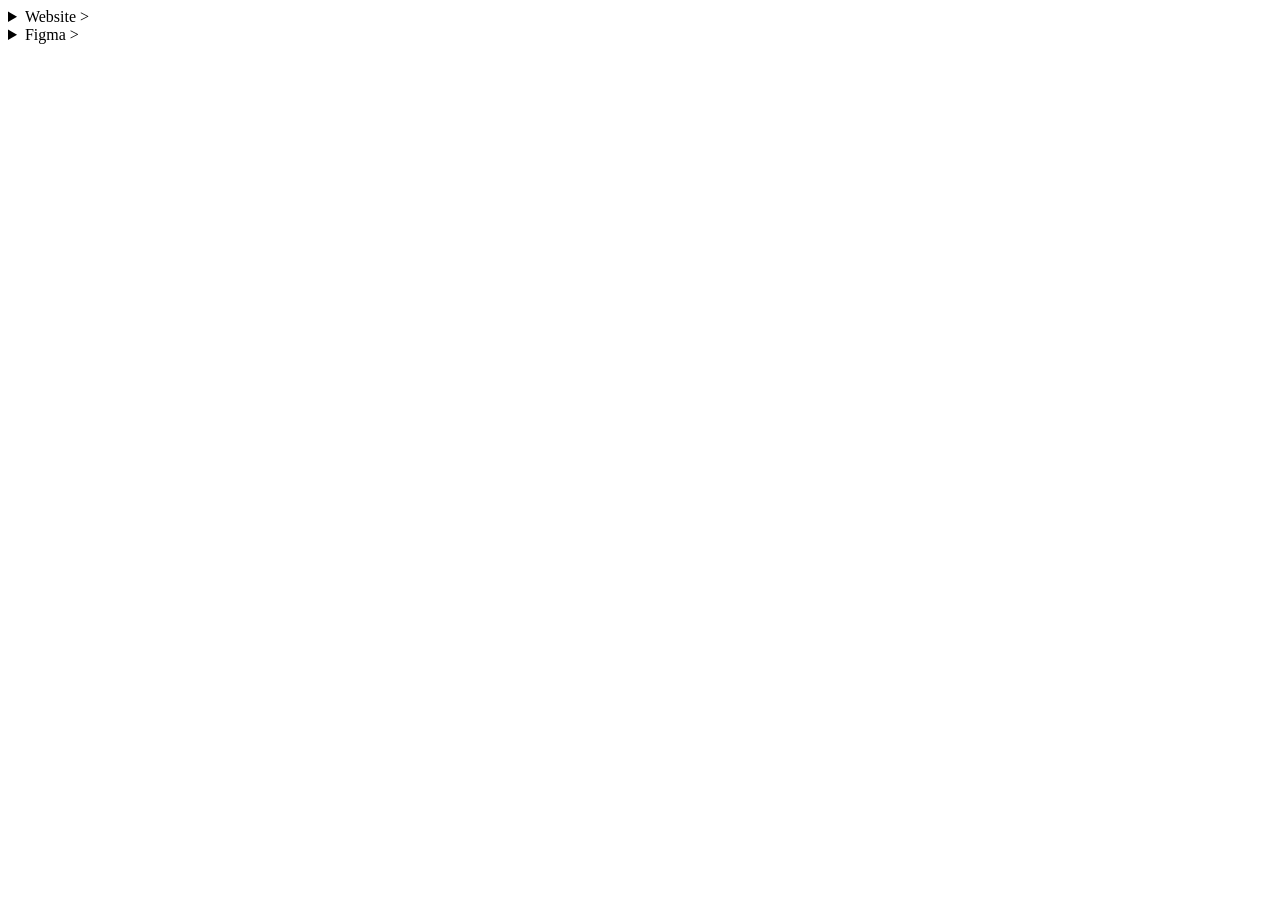
==== index.html @ dde7a46d "Update index.html Updated github url" ====
<!DOCTYPE html>
<html lang="en">

<head>
  <meta charset="UTF-8">
  <meta name="viewport" content="width=device-width, initial-scale=1.0">
  <title>Portfolio Links</title>
  <link rel="stylesheet" href="styles.css">
</head>

<body>

  <div class="container">

    <!-- Website Dropdown -->
    <details class="dropdown">
      <summary>
        <span>Website</span>
        <span class="arrow">></span>
      </summary>

      <div class="dropdown-content">
        <!-- <a href="https://google.com" target="_blank">Portfolio Website</a> -->
        <a href="https://teddymartins.github.io/Stress-Less/" target="_blank">Stress-Less</a>
        <a href="https://github.com/TeddyMartins" target="_blank">GitHub</a>
        <!-- <a href="https://linkedin.com" target="_blank">LinkedIn</a> -->
      </div>
    </details>

    <!-- Figma Dropdown -->
    <details class="dropdown">
      <summary>
        <span>Figma</span>
        <span class="arrow">></span>
      </summary>

      <!-- <div class="dropdown-content">
        <a
          href="https://www.figma.com/design/tKOO2TJh8nDJFchAICBuxO/W2D9?node-id=0-1&t=Ffo8T2M3y7QLvGzN-1">Wireframe</a>
        <a
          href="https://www.figma.com/design/KIwtm28Q2ZvNXwKmXhsaLS/Team-52---Wireframes--Copy-?m=auto&t=tbq0WlHyM6s2VYtb-1">Prototype</a>
        <a
          href="https://www.figma.com/design/qGWSlTaXTmAdpBtK8gdPQg/W8-Starter-File--Copy-?node-id=0-1&t=gBZuAKVTyOfH0LMG-1">Design
          System</a>
      </div> -->

      <div class="dropdown-content">
        <a href="https://www.figma.com/design/tKOO2TJh8nDJFchAICBuxO/W2D9?node-id=0-1&t=Ffo8T2M3y7QLvGzN-1" target="_blank">Project
          1</a>
        <a
          href="https://www.figma.com/design/KIwtm28Q2ZvNXwKmXhsaLS/Team-52---Wireframes--Copy-?m=auto&t=tbq0WlHyM6s2VYtb-1" target="_blank">Project
          2</a>
        <a
          href="https://www.figma.com/design/qGWSlTaXTmAdpBtK8gdPQg/W8-Starter-File--Copy-?node-id=0-1&t=gBZuAKVTyOfH0LMG-1" target="_blank">Project
          3</a>
      </div>
    </details>

  </div>

</body>

</html>
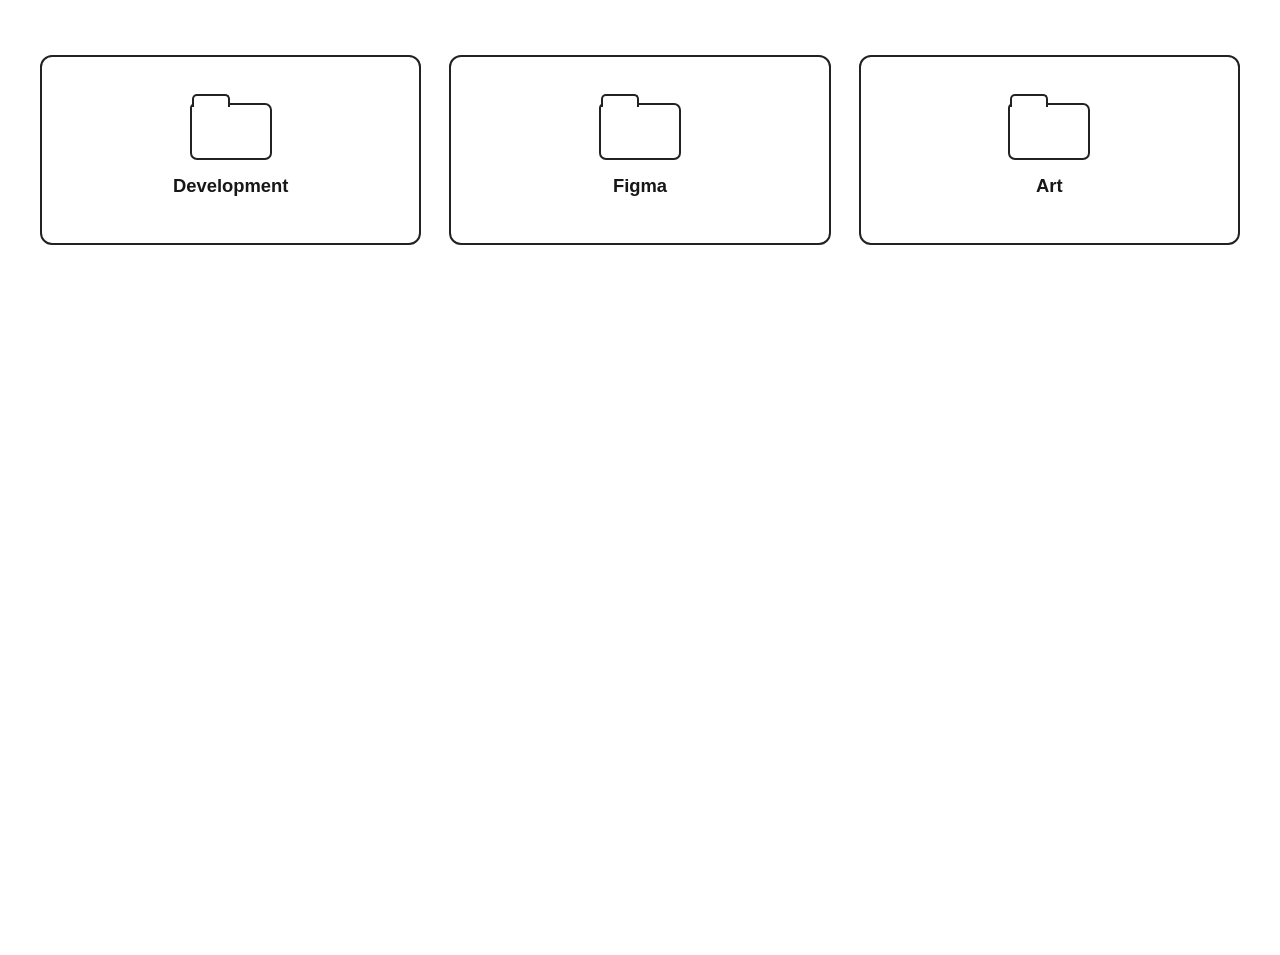
==== commit 4b7b6cc1: "Add files via upload" ====
--- a/index.html
+++ b/index.html
@@ -9,55 +9,57 @@
 </head>
 
 <body>
+  <main class="container">
+    <section class="folder-grid" aria-label="Portfolio folders">
+      <!-- Folder 1: Development links -->
+      <details class="folder">
+        <summary class="folder-cover"><span class="folder-icon" aria-hidden="true"></span><span
+            class="folder-name">Development</span></summary>
+        <div class="folder-inside">
+          <a class="project-card" href="https://github.com/TeddyMartins" target="_blank" rel="noopener noreferrer"><span
+              class="project-preview preview-github"></span><span class="project-name">GitHub Profile</span></a>
+          <a class="project-card" href="https://teddymartins.github.io/Stress-Less/" target="_blank"
+            rel="noopener noreferrer"><span class="project-preview preview-web"></span><span
+              class="project-name">Stress-Less App</span></a>
+        </div>
+      </details>
 
-  <div class="container">
+      <!-- Folder 2: Figma projects -->
+      <details class="folder">
+        <summary class="folder-cover"><span class="folder-icon" aria-hidden="true"></span><span
+            class="folder-name">Figma</span></summary>
+        <div class="folder-inside">
+          <a class="project-card"
+            href="https://www.figma.com/design/tKOO2TJh8nDJFchAICBuxO/W2D9?node-id=0-1&t=Ffo8T2M3y7QLvGzN-1"
+            target="_blank" rel="noopener noreferrer"><span class="project-preview"></span><span
+              class="project-name">Project 1</span></a>
+          <a class="project-card"
+            href="https://www.figma.com/design/KIwtm28Q2ZvNXwKmXhsaLS/Team-52---Wireframes--Copy-?m=auto&t=tbq0WlHyM6s2VYtb-1"
+            target="_blank" rel="noopener noreferrer"><span class="project-preview"></span><span
+              class="project-name">Project 2</span></a>
+          <a class="project-card"
+            href="https://www.figma.com/design/qGWSlTaXTmAdpBtK8gdPQg/W8-Starter-File--Copy-?node-id=0-1&t=gBZuAKVTyOfH0LMG-1"
+            target="_blank" rel="noopener noreferrer"><span class="project-preview"></span><span
+              class="project-name">Project 3</span></a>
+        </div>
+      </details>
 
-    <!-- Website Dropdown -->
-    <details class="dropdown">
-      <summary>
-        <span>Website</span>
-        <span class="arrow">></span>
-      </summary>
-
-      <div class="dropdown-content">
-        <!-- <a href="https://google.com" target="_blank">Portfolio Website</a> -->
-        <a href="https://teddymartins.github.io/Stress-Less/" target="_blank">Stress-Less</a>
-        <a href="https://github.com/TeddyMartins" target="_blank">GitHub</a>
-        <!-- <a href="https://linkedin.com" target="_blank">LinkedIn</a> -->
-      </div>
-    </details>
-
-    <!-- Figma Dropdown -->
-    <details class="dropdown">
-      <summary>
-        <span>Figma</span>
-        <span class="arrow">></span>
-      </summary>
-
-      <!-- <div class="dropdown-content">
-        <a
-          href="https://www.figma.com/design/tKOO2TJh8nDJFchAICBuxO/W2D9?node-id=0-1&t=Ffo8T2M3y7QLvGzN-1">Wireframe</a>
-        <a
-          href="https://www.figma.com/design/KIwtm28Q2ZvNXwKmXhsaLS/Team-52---Wireframes--Copy-?m=auto&t=tbq0WlHyM6s2VYtb-1">Prototype</a>
-        <a
-          href="https://www.figma.com/design/qGWSlTaXTmAdpBtK8gdPQg/W8-Starter-File--Copy-?node-id=0-1&t=gBZuAKVTyOfH0LMG-1">Design
-          System</a>
-      </div> -->
-
-      <div class="dropdown-content">
-        <a href="https://www.figma.com/design/tKOO2TJh8nDJFchAICBuxO/W2D9?node-id=0-1&t=Ffo8T2M3y7QLvGzN-1" target="_blank">Project
-          1</a>
-        <a
-          href="https://www.figma.com/design/KIwtm28Q2ZvNXwKmXhsaLS/Team-52---Wireframes--Copy-?m=auto&t=tbq0WlHyM6s2VYtb-1" target="_blank">Project
-          2</a>
-        <a
-          href="https://www.figma.com/design/qGWSlTaXTmAdpBtK8gdPQg/W8-Starter-File--Copy-?node-id=0-1&t=gBZuAKVTyOfH0LMG-1" target="_blank">Project
-          3</a>
-      </div>
-    </details>
-
-  </div>
-
+      <!-- Folder 3: Art links -->
+      <details class="folder">
+        <summary class="folder-cover"><span class="folder-icon" aria-hidden="true"></span><span
+            class="folder-name">Art</span></summary>
+        <div class="folder-inside">
+          <!-- <a class="project-card" href="https://teddymartins.github.io/Stress-Less/" target="_blank"
+            rel="noopener noreferrer"><span class="project-preview preview-web"></span><span
+              class="project-name">Stress-Less</span></a>
+          <a class="project-card" href="https://github.com/TeddyMartins" target="_blank" rel="noopener noreferrer"><span
+              class="project-preview preview-github"></span><span class="project-name">GitHub</span></a> -->
+          <a class="project-card" href="art.html" target="_self" rel="noopener noreferrer"><span
+              class="project-preview preview-github"></span><span class="project-name">Art</span></a>
+        </div>
+      </details>
+    </section>
+  </main>
 </body>
 
-</html>
+</html>
--- a/styles.css
+++ b/styles.css
@@ -0,0 +1,189 @@
+* {
+  margin: 0;
+  padding: 0;
+  box-sizing: border-box;
+}
+
+body {
+  min-height: 100vh;
+  background: #fff;
+  color: #171717;
+  font-family: Arial, sans-serif;
+  /* margin: 0; */
+  /* padding: 8px; */
+  background: #fff;
+}
+
+.container {
+  width: min(94%, 1200px);
+  margin: 55px auto;
+}
+
+/* Three folder covers, arranged like the first reference image. */
+.folder-grid {
+  display: grid;
+  grid-template-columns: repeat(3, minmax(0, 1fr));
+  gap: 28px;
+  align-items: start;
+}
+
+.folder {
+  min-width: 0;
+}
+
+.folder>summary {
+  list-style: none;
+}
+
+.folder>summary::-webkit-details-marker {
+  display: none;
+}
+
+.folder-cover {
+  min-height: 190px;
+  display: flex;
+  flex-direction: column;
+  align-items: center;
+  justify-content: center;
+  gap: 15px;
+  cursor: pointer;
+  border: 2px solid #222;
+  border-radius: 12px;
+  background: #fff;
+  transition: background .18s ease, transform .18s ease;
+}
+
+.folder-cover:hover {
+  background: #f7f7f7;
+  transform: translateY(-3px);
+}
+
+.folder-name {
+  font-size: 1.15rem;
+  font-weight: 600;
+}
+
+.folder-icon {
+  position: relative;
+  display: block;
+  width: 82px;
+  height: 57px;
+  border: 2px solid #222;
+  border-radius: 5px 7px 7px 7px;
+  background: #fff;
+}
+
+.folder-icon::before {
+  content: "";
+  position: absolute;
+  left: 0;
+  top: -11px;
+  width: 34px;
+  height: 11px;
+  border: 2px solid #222;
+  border-bottom: 0;
+  border-radius: 5px 5px 0 0;
+  background: #fff;
+}
+
+.folder[open] .folder-cover {
+  border-color: #777;
+}
+
+/* Items inside an opened folder follow the four-across reference layout. */
+.folder-inside {
+  display: grid;
+  grid-template-columns: repeat(4, minmax(0, 1fr));
+  gap: 18px;
+  padding: 24px 4px 10px;
+}
+
+.project-card {
+  min-width: 0;
+  display: flex;
+  flex-direction: column;
+  align-items: center;
+  gap: 10px;
+  color: inherit;
+  text-decoration: none;
+}
+
+.project-preview {
+  display: block;
+  width: 100%;
+  aspect-ratio: 1.08 / 1;
+  border: 2px solid #222;
+  border-radius: 9px;
+  background: #fff;
+  transition: background .18s ease, transform .18s ease;
+}
+
+.project-card:hover .project-preview {
+  background: #f4f4f4;
+  transform: translateY(-3px);
+}
+
+.preview-web {
+  background: linear-gradient(#fff 0 72%, #f1f1f1 72%);
+}
+
+.preview-github {
+  background: radial-gradient(circle at center, #fff 0 24%, #f3f3f3 25% 27%, #fff 28%);
+}
+
+.project-name {
+  font-size: .95rem;
+  text-align: center;
+  overflow-wrap: anywhere;
+}
+
+/* art page styling below */
+.gallery {
+  display: grid;
+  grid-template-columns: repeat(7, 1fr);
+  gap: 6px;
+  /* the little gap between pictures */
+}
+
+.gallery img {
+  width: 100%;
+  aspect-ratio: 3 / 4;
+  /* tall cells */
+  object-fit: cover;
+  /* fills each cell without stretching */
+  display: block;
+}
+
+/* Fewer columns on smaller screens below */
+@media (max-width: 900px) {
+  .gallery {
+    grid-template-columns: repeat(4, 1fr);
+  }
+}
+
+@media (max-width: 500px) {
+  .gallery {
+    grid-template-columns: repeat(2, 1fr);
+  }
+}
+
+/* Fewer columns on smaller screens above */
+
+@media (max-width: 700px) {
+  .container {
+    margin-top: 28px;
+  }
+
+  .folder-grid {
+    grid-template-columns: 1fr;
+    gap: 20px;
+  }
+
+  .folder-cover {
+    min-height: 145px;
+  }
+
+  .folder-inside {
+    grid-template-columns: repeat(2, minmax(0, 1fr));
+  }
+}
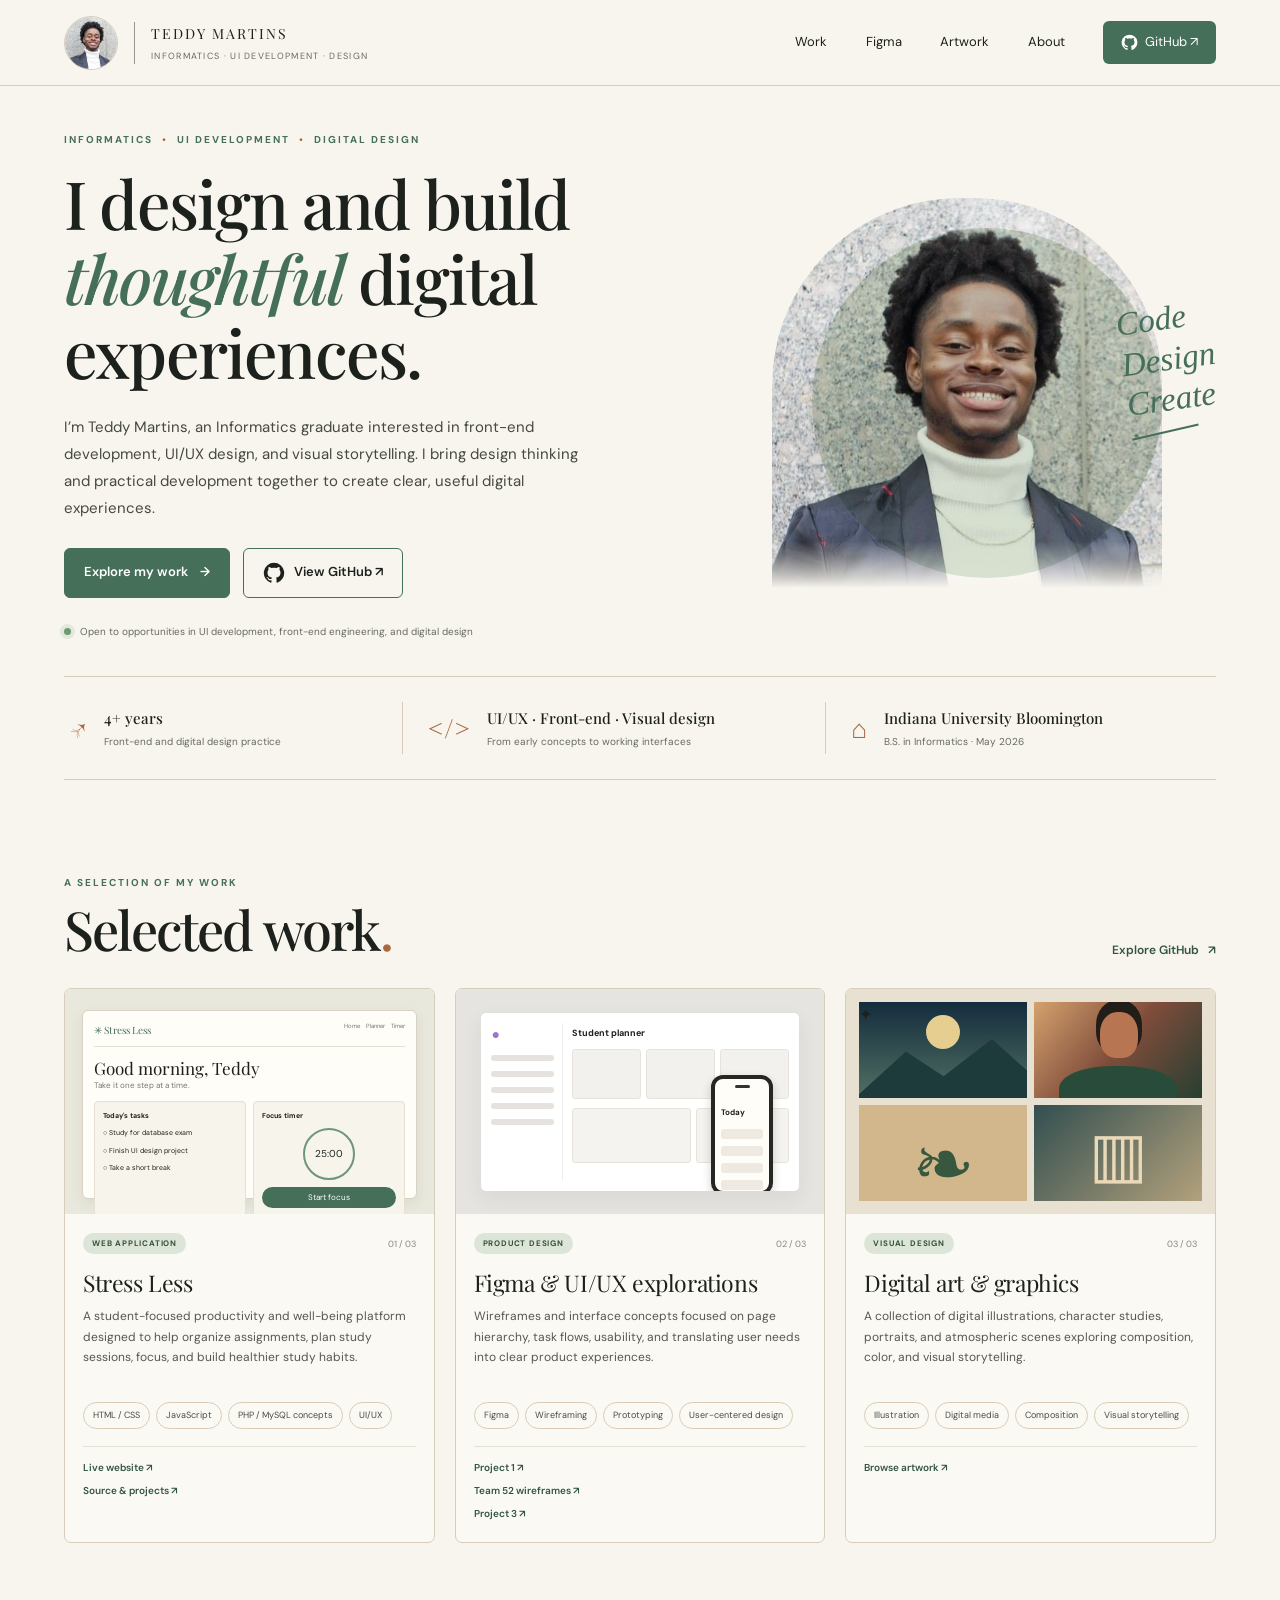
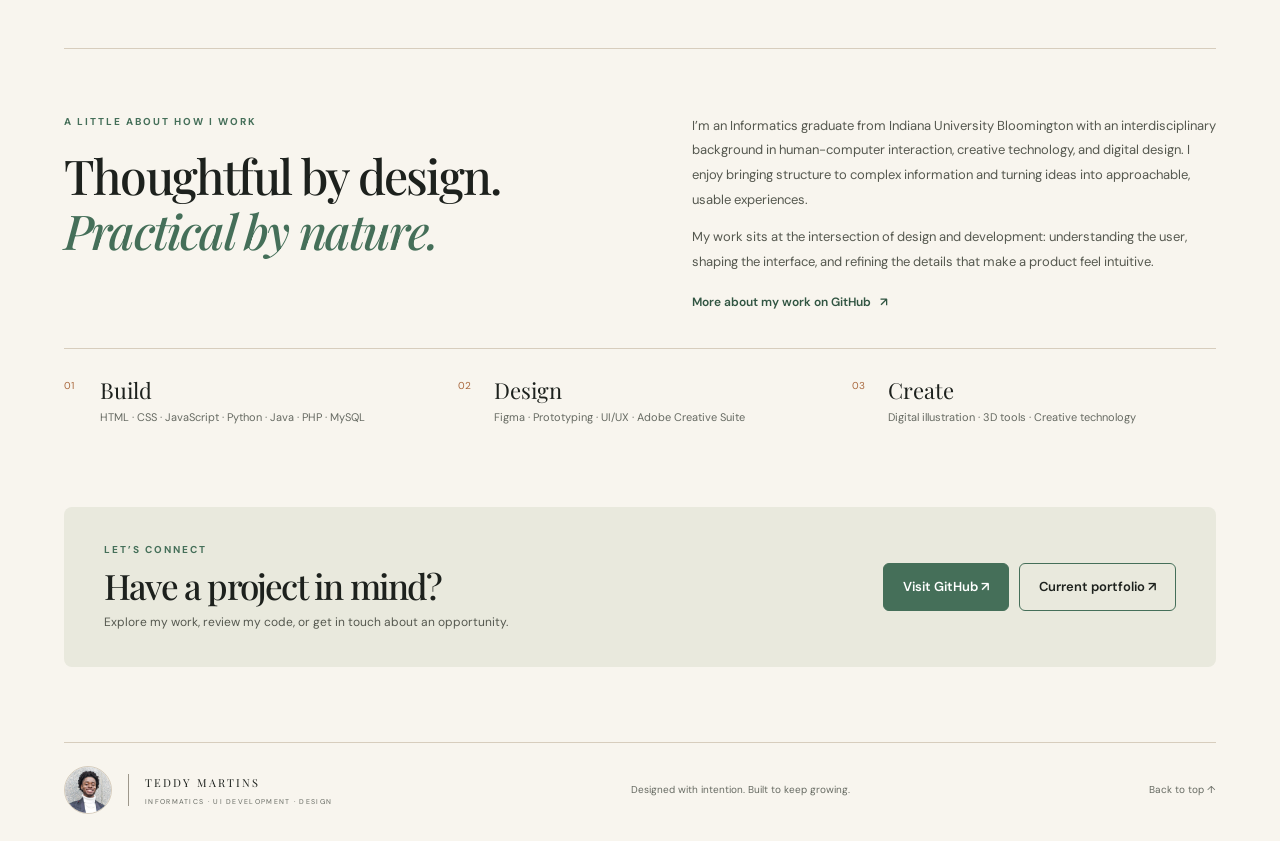
==== commit e7ddfe40: "Uploaded locally created and edited portfolio page Uploaded locally created and edited portfolio pag" ====
--- a/index.html
+++ b/index.html
@@ -4,62 +4,240 @@
 <head>
   <meta charset="UTF-8">
   <meta name="viewport" content="width=device-width, initial-scale=1.0">
-  <title>Portfolio Links</title>
+  <meta name="description"
+    content="Teddy Martins — Informatics graduate, UI developer, and digital designer. Explore web applications, Figma projects, and visual artwork.">
+  <meta name="theme-color" content="#f8f5ee">
+  <title>Teddy Martins | UI Development & Digital Design</title>
+  <link rel="preconnect" href="https://fonts.googleapis.com">
+  <link rel="preconnect" href="https://fonts.gstatic.com" crossorigin>
+  <link
+    href="https://fonts.googleapis.com/css2?family=DM+Sans:wght@400;500;600;700&family=Playfair+Display:ital,wght@0,500;0,600;0,700;1,500;1,600&display=swap"
+    rel="stylesheet">
   <link rel="stylesheet" href="styles.css">
 </head>
 
 <body>
-  <main class="container">
-    <section class="folder-grid" aria-label="Portfolio folders">
-      <!-- Folder 1: Development links -->
-      <details class="folder">
-        <summary class="folder-cover"><span class="folder-icon" aria-hidden="true"></span><span
-            class="folder-name">Development</span></summary>
-        <div class="folder-inside">
-          <a class="project-card" href="https://github.com/TeddyMartins" target="_blank" rel="noopener noreferrer"><span
-              class="project-preview preview-github"></span><span class="project-name">GitHub Profile</span></a>
-          <a class="project-card" href="https://teddymartins.github.io/Stress-Less/" target="_blank"
-            rel="noopener noreferrer"><span class="project-preview preview-web"></span><span
-              class="project-name">Stress-Less App</span></a>
-        </div>
-      </details>
-
-      <!-- Folder 2: Figma projects -->
-      <details class="folder">
-        <summary class="folder-cover"><span class="folder-icon" aria-hidden="true"></span><span
-            class="folder-name">Figma</span></summary>
-        <div class="folder-inside">
-          <a class="project-card"
-            href="https://www.figma.com/design/tKOO2TJh8nDJFchAICBuxO/W2D9?node-id=0-1&t=Ffo8T2M3y7QLvGzN-1"
-            target="_blank" rel="noopener noreferrer"><span class="project-preview"></span><span
-              class="project-name">Project 1</span></a>
-          <a class="project-card"
+  <a class="skip-link" href="#main">Skip to content</a>
+  <header class="site-header">
+    <a class="brand" href="#top" aria-label="Teddy Martins home">
+      <img class="brand-photo" src="teddy-headshot.jpg" alt="Teddy Martins headshot"><span class="brand-divider"></span>
+      <span class="brand-name">TEDDY MARTINS<small>INFORMATICS · UI DEVELOPMENT · DESIGN</small></span>
+    </a>
+    <button class="menu-toggle" aria-expanded="false" aria-controls="site-nav">Menu <span
+        aria-hidden="true">☰</span></button>
+    <nav id="site-nav" class="site-nav" aria-label="Main navigation">
+      <a href="#work">Work</a><a href="#design">Figma</a><a href="#artwork">Artwork</a><a href="#about">About</a>
+      <a class="nav-cta" href="https://github.com/TeddyMartins" target="_blank" rel="noopener noreferrer"><svg
+          class="github-icon nav-github-icon" aria-hidden="true" viewBox="0 0 24 24">
+          <path fill="currentColor"
+            d="M12 .9a11.1 11.1 0 0 0-3.51 21.63c.56.1.76-.24.76-.54v-2.08c-3.1.67-3.76-1.32-3.76-1.32-.51-1.3-1.24-1.65-1.24-1.65-1.01-.69.08-.68.08-.68 1.12.08 1.71 1.15 1.71 1.15.99 1.7 2.6 1.21 3.23.93.1-.72.39-1.21.71-1.49-2.47-.28-5.07-1.24-5.07-5.5 0-1.22.44-2.22 1.15-3-.12-.28-.5-1.42.11-2.96 0 0 .94-.3 3.05 1.15a10.6 10.6 0 0 1 5.55 0c2.11-1.45 3.05-1.15 3.05-1.15.61 1.54.23 2.68.11 2.96.72.78 1.15 1.78 1.15 3 0 4.27-2.6 5.21-5.08 5.49.4.35.76 1.02.76 2.06v3.09c0 .3.2.65.77.54A11.1 11.1 0 0 0 12 .9Z" />
+        </svg> GitHub ↗</a>
+    </nav>
+  </header>
+
+  <main id="main">
+    <section class="hero section-wrap" id="top">
+      <div class="hero-copy">
+        <p class="eyebrow">INFORMATICS <span>•</span> UI DEVELOPMENT <span>•</span> DIGITAL DESIGN</p>
+        <h1>I design and build <em>thoughtful</em> digital experiences.</h1>
+        <p class="hero-intro">I’m Teddy Martins, an Informatics graduate interested in front-end development, UI/UX
+          design, and visual storytelling. I bring design thinking and practical development together to create clear,
+          useful digital experiences.</p>
+        <div class="hero-actions">
+          <a class="button button-primary" href="#work">Explore my work <span aria-hidden="true">→</span></a>
+          <a class="button button-secondary" href="https://github.com/TeddyMartins" target="_blank"
+            rel="noopener noreferrer"><svg class="github-icon" aria-hidden="true" viewBox="0 0 24 24">
+              <path fill="currentColor"
+                d="M12 .9a11.1 11.1 0 0 0-3.51 21.63c.56.1.76-.24.76-.54v-2.08c-3.1.67-3.76-1.32-3.76-1.32-.51-1.3-1.24-1.65-1.24-1.65-1.01-.69.08-.68.08-.68 1.12.08 1.71 1.15 1.71 1.15.99 1.7 2.6 1.21 3.23.93.1-.72.39-1.21.71-1.49-2.47-.28-5.07-1.24-5.07-5.5 0-1.22.44-2.22 1.15-3-.12-.28-.5-1.42.11-2.96 0 0 .94-.3 3.05 1.15a10.6 10.6 0 0 1 5.55 0c2.11-1.45 3.05-1.15 3.05-1.15.61 1.54.23 2.68.11 2.96.72.78 1.15 1.78 1.15 3 0 4.27-2.6 5.21-5.08 5.49.4.35.76 1.02.76 2.06v3.09c0 .3.2.65.77.54A11.1 11.1 0 0 0 12 .9Z" />
+            </svg> View GitHub ↗</a>
+        </div>
+        <div class="hero-note"><span class="status-dot"></span> Open to opportunities in UI development, front-end
+          engineering, and digital design</div>
+      </div>
+      <div class="hero-art" aria-label="Portrait of Teddy Martins">
+        <div class="portrait-circle" aria-hidden="true"></div>
+        <img class="hero-headshot" src="teddy-headshot.jpg"
+          alt="Teddy Martins wearing a dark patterned blazer and white turtleneck">
+        <p class="handwritten-note" aria-label="Code, Design, Create">Code<br>Design<br>Create<span></span></p>
+      </div>
+    </section>
+
+    <section class="proof-strip section-wrap" aria-label="Professional highlights">
+      <div class="proof-item"><span class="proof-icon">↗</span>
+        <div><strong>4+ years</strong>
+          <p>Front-end and digital design practice</p>
+        </div>
+      </div>
+      <div class="proof-item"><span class="proof-icon">&lt;/&gt;</span>
+        <div><strong>UI/UX · Front-end · Visual design</strong>
+          <p>From early concepts to working interfaces</p>
+        </div>
+      </div>
+      <div class="proof-item"><span class="proof-icon">⌂</span>
+        <div><strong>Indiana University Bloomington</strong>
+          <p>B.S. in Informatics · May 2026</p>
+        </div>
+      </div>
+    </section>
+
+    <section class="work-section section-wrap" id="work">
+      <div class="section-heading">
+        <div>
+          <p class="eyebrow">A SELECTION OF MY WORK</p>
+          <h2>Selected work<span class="heading-period">.</span></h2>
+        </div><a class="text-link" href="https://github.com/TeddyMartins" target="_blank"
+          rel="noopener noreferrer">Explore GitHub <span>↗</span></a>
+      </div>
+      <div class="project-grid">
+        <article class="project-card project-stress">
+          <a class="project-image stress-image" href="https://teddymartins.github.io/Stress-Less/" target="_blank"
+            rel="noopener noreferrer" aria-label="Open Stress Less web application">
+            <div class="mini-app">
+              <div class="mini-app-header">✳ Stress Less <span>Home　Planner　Timer</span></div>
+              <h3>Good morning, Teddy</h3>
+              <p>Take it one step at a time.</p>
+              <div class="mini-app-grid">
+                <div><b>Today's tasks</b>
+                  <p>○ Study for database exam</p>
+                  <p>○ Finish UI design project</p>
+                  <p>○ Take a short break</p>
+                </div>
+                <div><b>Focus timer</b>
+                  <div class="small-ring">25:00</div><span class="mini-pill">Start focus</span>
+                </div>
+              </div>
+              <div class="mini-moods">How are you feeling?　☺　☻　◉　☹</div>
+            </div>
+            <span class="image-link">Open live project ↗</span>
+          </a>
+          <div class="project-info">
+            <div class="project-meta"><span class="category">WEB APPLICATION</span><span class="project-number">01 /
+                03</span></div>
+            <h3>Stress Less</h3>
+            <p class="project-summary">A student-focused productivity and well-being platform designed to help organize
+              assignments, plan study sessions, focus, and build healthier study habits.</p>
+            <div class="project-tags"><span>HTML / CSS</span><span>JavaScript</span><span>PHP / MySQL
+                concepts</span><span>UI/UX</span></div>
+            <div class="project-links"><a href="https://teddymartins.github.io/Stress-Less/" target="_blank"
+                rel="noopener noreferrer">Live website ↗</a><a href="https://github.com/TeddyMartins" target="_blank"
+                rel="noopener noreferrer">Source & projects ↗</a></div>
+          </div>
+        </article>
+
+        <article class="project-card" id="design">
+          <a class="project-image design-image"
             href="https://www.figma.com/design/KIwtm28Q2ZvNXwKmXhsaLS/Team-52---Wireframes--Copy-?m=auto&t=tbq0WlHyM6s2VYtb-1"
-            target="_blank" rel="noopener noreferrer"><span class="project-preview"></span><span
-              class="project-name">Project 2</span></a>
-          <a class="project-card"
-            href="https://www.figma.com/design/qGWSlTaXTmAdpBtK8gdPQg/W8-Starter-File--Copy-?node-id=0-1&t=gBZuAKVTyOfH0LMG-1"
-            target="_blank" rel="noopener noreferrer"><span class="project-preview"></span><span
-              class="project-name">Project 3</span></a>
-        </div>
-      </details>
-
-      <!-- Folder 3: Art links -->
-      <details class="folder">
-        <summary class="folder-cover"><span class="folder-icon" aria-hidden="true"></span><span
-            class="folder-name">Art</span></summary>
-        <div class="folder-inside">
-          <!-- <a class="project-card" href="https://teddymartins.github.io/Stress-Less/" target="_blank"
-            rel="noopener noreferrer"><span class="project-preview preview-web"></span><span
-              class="project-name">Stress-Less</span></a>
-          <a class="project-card" href="https://github.com/TeddyMartins" target="_blank" rel="noopener noreferrer"><span
-              class="project-preview preview-github"></span><span class="project-name">GitHub</span></a> -->
-          <a class="project-card" href="art.html" target="_self" rel="noopener noreferrer"><span
-              class="project-preview preview-github"></span><span class="project-name">Art</span></a>
-        </div>
-      </details>
+            target="_blank" rel="noopener noreferrer" aria-label="Open Team 52 Stress Less Figma wireframes">
+            <div class="figma-canvas">
+              <div class="canvas-sidebar"><span class="figma-logo">●</span><i></i><i></i><i></i><i></i><i></i></div>
+              <div class="canvas-main"><b>Student planner</b>
+                <div class="canvas-cards"><span></span><span></span><span></span></div>
+                <div class="canvas-bottom"><span></span><span></span></div>
+              </div>
+              <div class="phone-frame">
+                <div class="phone-speaker"></div><b>Today</b><i></i><i></i><i></i><i></i><span></span>
+              </div>
+            </div>
+            <span class="image-link">Open Figma file ↗</span>
+          </a>
+          <div class="project-info">
+            <div class="project-meta"><span class="category">PRODUCT DESIGN</span><span class="project-number">02 /
+                03</span></div>
+            <h3>Figma & UI/UX explorations</h3>
+            <p class="project-summary">Wireframes and interface concepts focused on page hierarchy, task flows,
+              usability, and translating user needs into clear product experiences.</p>
+            <div class="project-tags">
+              <span>Figma</span><span>Wireframing</span><span>Prototyping</span><span>User-centered design</span>
+            </div>
+            <div class="project-links"><a
+                href="https://www.figma.com/design/tKOO2TJh8nDJFchAICBuxO/W2D9?node-id=0-1&t=Ffo8T2M3y7QLvGzN-1"
+                target="_blank" rel="noopener noreferrer">Project 1 ↗</a><a
+                href="https://www.figma.com/design/KIwtm28Q2ZvNXwKmXhsaLS/Team-52---Wireframes--Copy-?m=auto&t=tbq0WlHyM6s2VYtb-1"
+                target="_blank" rel="noopener noreferrer">Team 52 wireframes ↗</a><a
+                href="https://www.figma.com/design/qGWSlTaXTmAdpBtK8gdPQg/W8-Starter-File--Copy-?node-id=0-1&t=gBZuAKVTyOfH0LMG-1"
+                target="_blank" rel="noopener noreferrer">Project 3 ↗</a></div>
+          </div>
+        </article>
+
+        <article class="project-card" id="artwork">
+          <a class="project-image artwork-image" href="https://teddymartins.github.io/Portfolio/art.html"
+            target="_blank" rel="noopener noreferrer" aria-label="Open digital art gallery">
+            <div class="art-tile art-tile-moon"><span>✦</span>
+              <div class="tile-moon"></div>
+              <div class="tile-mountains"></div>
+            </div>
+            <div class="art-tile art-tile-portrait">
+              <div class="tile-head"></div>
+              <div class="tile-body"></div>
+            </div>
+            <div class="art-tile art-tile-leaves">❧</div>
+            <div class="art-tile art-tile-window">▥</div>
+            <span class="image-link">View art gallery ↗</span>
+          </a>
+          <div class="project-info">
+            <div class="project-meta"><span class="category">VISUAL DESIGN</span><span class="project-number">03 /
+                03</span></div>
+            <h3>Digital art & graphics</h3>
+            <p class="project-summary">A collection of digital illustrations, character studies, portraits, and
+              atmospheric scenes exploring composition, color, and visual storytelling.</p>
+            <div class="project-tags"><span>Illustration</span><span>Digital
+                media</span><span>Composition</span><span>Visual storytelling</span></div>
+            <div class="project-links"><a href="https://teddymartins.github.io/Portfolio/art.html" target="_blank"
+                rel="noopener noreferrer">Browse artwork ↗</a></div>
+          </div>
+        </article>
+      </div>
+    </section>
+
+    <section class="about-section section-wrap" id="about">
+      <div class="about-intro">
+        <p class="eyebrow">A LITTLE ABOUT HOW I WORK</p>
+        <h2>Thoughtful by design.<br><em>Practical by nature.</em></h2>
+      </div>
+      <div class="about-body">
+        <p>I’m an Informatics graduate from Indiana University Bloomington with an interdisciplinary background in
+          human-computer interaction, creative technology, and digital design. I enjoy bringing structure to complex
+          information and turning ideas into approachable, usable experiences.</p>
+        <p>My work sits at the intersection of design and development: understanding the user, shaping the interface,
+          and refining the details that make a product feel intuitive.</p><a class="text-link"
+          href="https://github.com/TeddyMartins" target="_blank" rel="noopener noreferrer">More about my work on GitHub
+          <span>↗</span></a>
+      </div>
+      <div class="skills-row">
+        <div><span class="skill-index">01</span>
+          <h3>Build</h3>
+          <p>HTML · CSS · JavaScript · Python · Java · PHP · MySQL</p>
+        </div>
+        <div><span class="skill-index">02</span>
+          <h3>Design</h3>
+          <p>Figma · Prototyping · UI/UX · Adobe Creative Suite</p>
+        </div>
+        <div><span class="skill-index">03</span>
+          <h3>Create</h3>
+          <p>Digital illustration · 3D tools · Creative technology</p>
+        </div>
+      </div>
+    </section>
+
+    <section class="contact-section section-wrap">
+      <div>
+        <p class="eyebrow">LET’S CONNECT</p>
+        <h2>Have a project in mind?</h2>
+        <p>Explore my work, review my code, or get in touch about an opportunity.</p>
+      </div>
+      <div class="contact-actions"><a class="button button-primary" href="https://github.com/TeddyMartins"
+          target="_blank" rel="noopener noreferrer">Visit GitHub ↗</a><a class="button button-secondary"
+          href="https://teddymartins.github.io/Portfolio/" target="_blank" rel="noopener noreferrer">Current portfolio
+          ↗</a></div>
     </section>
   </main>
+
+  <footer class="site-footer section-wrap"><a class="brand footer-brand" href="#top"><img class="brand-photo"
+        src="teddy-headshot.jpg" alt="Teddy Martins headshot"><span class="brand-divider"></span><span
+        class="brand-name">TEDDY MARTINS<small>INFORMATICS · UI DEVELOPMENT · DESIGN</small></span></a>
+    <p>Designed with intention. Built to keep growing.</p><a href="#top" class="back-top">Back to top ↑</a>
+  </footer>
+  <script src="script.js"></script>
 </body>
 
 </html>
--- a/styles.css
+++ b/styles.css
@@ -1,189 +1,1697 @@
-* {
-  margin: 0;
-  padding: 0;
-  box-sizing: border-box;
-}
-
-body {
-  min-height: 100vh;
-  background: #fff;
-  color: #171717;
-  font-family: Arial, sans-serif;
-  /* margin: 0; */
-  /* padding: 8px; */
-  background: #fff;
-}
-
-.container {
-  width: min(94%, 1200px);
-  margin: 55px auto;
-}
-
-/* Three folder covers, arranged like the first reference image. */
-.folder-grid {
-  display: grid;
-  grid-template-columns: repeat(3, minmax(0, 1fr));
-  gap: 28px;
-  align-items: start;
-}
-
-.folder {
-  min-width: 0;
-}
-
-.folder>summary {
-  list-style: none;
-}
-
-.folder>summary::-webkit-details-marker {
-  display: none;
-}
-
-.folder-cover {
-  min-height: 190px;
-  display: flex;
-  flex-direction: column;
-  align-items: center;
-  justify-content: center;
-  gap: 15px;
-  cursor: pointer;
-  border: 2px solid #222;
-  border-radius: 12px;
-  background: #fff;
-  transition: background .18s ease, transform .18s ease;
-}
-
-.folder-cover:hover {
-  background: #f7f7f7;
-  transform: translateY(-3px);
-}
-
-.folder-name {
-  font-size: 1.15rem;
-  font-weight: 600;
-}
-
-.folder-icon {
-  position: relative;
-  display: block;
-  width: 82px;
-  height: 57px;
-  border: 2px solid #222;
-  border-radius: 5px 7px 7px 7px;
-  background: #fff;
-}
-
-.folder-icon::before {
-  content: "";
-  position: absolute;
-  left: 0;
-  top: -11px;
-  width: 34px;
-  height: 11px;
-  border: 2px solid #222;
-  border-bottom: 0;
-  border-radius: 5px 5px 0 0;
-  background: #fff;
-}
-
-.folder[open] .folder-cover {
-  border-color: #777;
-}
-
-/* Items inside an opened folder follow the four-across reference layout. */
-.folder-inside {
-  display: grid;
-  grid-template-columns: repeat(4, minmax(0, 1fr));
-  gap: 18px;
-  padding: 24px 4px 10px;
-}
-
-.project-card {
-  min-width: 0;
-  display: flex;
-  flex-direction: column;
-  align-items: center;
-  gap: 10px;
-  color: inherit;
-  text-decoration: none;
-}
-
-.project-preview {
-  display: block;
-  width: 100%;
-  aspect-ratio: 1.08 / 1;
-  border: 2px solid #222;
-  border-radius: 9px;
-  background: #fff;
-  transition: background .18s ease, transform .18s ease;
-}
-
-.project-card:hover .project-preview {
-  background: #f4f4f4;
-  transform: translateY(-3px);
-}
-
-.preview-web {
-  background: linear-gradient(#fff 0 72%, #f1f1f1 72%);
-}
-
-.preview-github {
-  background: radial-gradient(circle at center, #fff 0 24%, #f3f3f3 25% 27%, #fff 28%);
-}
-
-.project-name {
-  font-size: .95rem;
-  text-align: center;
-  overflow-wrap: anywhere;
-}
-
-/* art page styling below */
-.gallery {
-  display: grid;
-  grid-template-columns: repeat(7, 1fr);
-  gap: 6px;
-  /* the little gap between pictures */
-}
-
-.gallery img {
-  width: 100%;
-  aspect-ratio: 3 / 4;
-  /* tall cells */
-  object-fit: cover;
-  /* fills each cell without stretching */
-  display: block;
-}
-
-/* Fewer columns on smaller screens below */
-@media (max-width: 900px) {
-  .gallery {
-    grid-template-columns: repeat(4, 1fr);
-  }
-}
-
-@media (max-width: 500px) {
-  .gallery {
-    grid-template-columns: repeat(2, 1fr);
-  }
-}
-
-/* Fewer columns on smaller screens above */
-
-@media (max-width: 700px) {
-  .container {
-    margin-top: 28px;
-  }
-
-  .folder-grid {
-    grid-template-columns: 1fr;
-    gap: 20px;
-  }
-
-  .folder-cover {
-    min-height: 145px;
-  }
-
-  .folder-inside {
-    grid-template-columns: repeat(2, minmax(0, 1fr));
-  }
-}+ :root {
+     --paper: #f8f5ee;
+     --paper-deep: #eee8dc;
+     --ink: #1d211d;
+     --muted: #666a62;
+     --green: #456f59;
+     --green-dark: #315542;
+     --green-pale: #dce5d7;
+     --line: #d7cdbd;
+     --rust: #a9683d;
+     --serif: "Playfair Display", Georgia, serif;
+     --sans: "DM Sans", Arial, sans-serif
+ }
+
+ * {
+     box-sizing: border-box
+ }
+
+ html {
+     scroll-behavior: smooth;
+     scroll-padding-top: 95px
+ }
+
+ body {
+     margin: 0;
+     background: var(--paper);
+     color: var(--ink);
+     font-family: var(--sans);
+     line-height: 1.6
+ }
+
+ a {
+     color: inherit
+ }
+
+ a:focus-visible,
+ button:focus-visible {
+     outline: 3px solid #ad7647;
+     outline-offset: 4px
+ }
+
+ .skip-link {
+     position: absolute;
+     left: -999px;
+     top: 8px;
+     background: white;
+     padding: 10px;
+     z-index: 99
+ }
+
+ .skip-link:focus {
+     left: 10px
+ }
+
+ .site-header {
+     height: 86px;
+     padding: 0 clamp(22px, 5vw, 72px);
+     display: flex;
+     align-items: center;
+     justify-content: space-between;
+     border-bottom: 1px solid var(--line);
+     gap: 25px;
+     background: rgba(248, 245, 238, .96);
+     position: sticky;
+     top: 0;
+     z-index: 20;
+     backdrop-filter: blur(12px)
+ }
+
+ .brand {
+     display: flex;
+     align-items: center;
+     gap: 16px;
+     text-decoration: none;
+     min-width: max-content
+ }
+
+ .brand-mark {
+     font-family: var(--serif);
+     font-size: 38px;
+     line-height: 1;
+     color: var(--green);
+     letter-spacing: -7px;
+     padding-right: 6px
+ }
+
+ .brand-divider {
+     height: 42px;
+     width: 1px;
+     background: #9d978b
+ }
+
+ .brand-name {
+     font-family: var(--serif);
+     font-size: 14px;
+     letter-spacing: 2px
+ }
+
+ .brand-name small {
+     display: block;
+     font: 9px var(--sans);
+     letter-spacing: 1.3px;
+     color: var(--muted);
+     margin-top: 5px
+ }
+
+ .site-nav {
+     display: flex;
+     align-items: center;
+     gap: clamp(16px, 3vw, 42px)
+ }
+
+ .site-nav a {
+     text-decoration: none;
+     font-size: 13px
+ }
+
+ .site-nav a:not(.nav-cta):hover,
+ .text-link:hover {
+     color: var(--green)
+ }
+
+ .nav-cta {
+     padding: 11px 18px;
+     border-radius: 6px;
+     background: var(--green);
+     color: white
+ }
+
+ .menu-toggle {
+     display: none;
+     background: none;
+     border: 1px solid var(--line);
+     padding: 9px 12px;
+     border-radius: 6px;
+     font: inherit
+ }
+
+ .section-wrap {
+     width: min(1200px, 90%);
+     margin-inline: auto
+ }
+
+ .hero {
+     min-height: 560px;
+     display: grid;
+     grid-template-columns: 1.02fr 1fr;
+     align-items: center;
+     gap: 3.5%;
+     padding-top: 68px;
+     padding-bottom: 64px
+ }
+
+ .eyebrow {
+     font-size: 10px;
+     letter-spacing: 2px;
+     font-weight: 700;
+     color: var(--green);
+     margin: 0 0 18px
+ }
+
+ .eyebrow span {
+     padding: 0 5px;
+     color: var(--rust)
+ }
+
+ h1,
+ h2,
+ h3,
+ p {
+     margin-top: 0
+ }
+
+ h1,
+ h2 {
+     font-family: var(--serif);
+     font-weight: 500;
+     letter-spacing: -1.8px
+ }
+
+ h1 {
+     font-size: clamp(42px, 5.2vw, 69px);
+     line-height: 1.12;
+     margin-bottom: 24px;
+     max-width: 620px
+ }
+
+ h1 em,
+ h2 em {
+     color: var(--green);
+     font-weight: 500
+ }
+
+ .hero-intro {
+     max-width: 520px;
+     font-size: 15px;
+     line-height: 1.8;
+     color: #454941
+ }
+
+ .hero-actions {
+     display: flex;
+     gap: 13px;
+     flex-wrap: wrap;
+     margin-top: 26px
+ }
+
+ .button {
+     display: inline-flex;
+     align-items: center;
+     justify-content: center;
+     gap: 12px;
+     padding: 13px 19px;
+     border: 1px solid var(--green);
+     border-radius: 6px;
+     text-decoration: none;
+     font-size: 13px;
+     font-weight: 600;
+     transition: transform .2s, background .2s
+ }
+
+ .button:hover {
+     transform: translateY(-2px)
+ }
+
+ .button-primary {
+     background: var(--green);
+     color: white
+ }
+
+ .button-primary:hover {
+     background: var(--green-dark)
+ }
+
+ .button-secondary {
+     background: transparent;
+     color: var(--ink)
+ }
+
+ .github-mark {
+     font-size: 19px
+ }
+
+ .hero-note {
+     display: flex;
+     align-items: center;
+     gap: 9px;
+     margin-top: 26px;
+     color: var(--muted);
+     font-size: 10px
+ }
+
+ .status-dot {
+     width: 7px;
+     height: 7px;
+     border-radius: 50%;
+     background: #6c9b70;
+     box-shadow: 0 0 0 4px #e2e9dc
+ }
+
+ .hero-art {
+     position: relative;
+     min-height: 410px;
+     isolation: isolate
+ }
+
+ .browser-window {
+     position: absolute;
+     top: 48px;
+     left: 2%;
+     width: 75%;
+     height: 270px;
+     background: #fffdf8;
+     border: 1px solid #d8d0c2;
+     border-radius: 9px;
+     overflow: hidden;
+     box-shadow: 0 20px 45px #52422b19;
+     z-index: 2
+ }
+
+ .window-bar {
+     height: 24px;
+     background: #41634e;
+     display: flex;
+     align-items: center;
+     gap: 4px;
+     padding: 0 10px;
+     color: #e5eee4;
+     font-size: 8px
+ }
+
+ .window-bar i {
+     width: 5px;
+     height: 5px;
+     border-radius: 50%;
+     background: #e2a477
+ }
+
+ .window-bar span {
+     margin-left: 9px
+ }
+
+ .mock-content {
+     padding: 16px 17px
+ }
+
+ .mock-brand {
+     font-family: var(--serif);
+     font-size: 13px;
+     color: var(--green);
+     border-bottom: 1px solid #e6dfd4;
+     padding-bottom: 10px
+ }
+
+ .mock-brand small {
+     float: right;
+     font: 7px var(--sans);
+     color: #777
+ }
+
+ .mock-content h3 {
+     font: 17px var(--serif);
+     margin: 14px 0 0
+ }
+
+ .mock-content p {
+     font-size: 9px;
+     color: #777;
+     margin: 2px 0 10px
+ }
+
+ .mock-panels {
+     display: grid;
+     grid-template-columns: 1fr 1fr;
+     gap: 9px
+ }
+
+ .mock-panels>div {
+     background: #f8f5ee;
+     border: 1px solid #e5ddd0;
+     padding: 10px;
+     border-radius: 5px;
+     font-size: 9px
+ }
+
+ .mock-panels p {
+     margin: 7px 0
+ }
+
+ .timer-ring {
+     border: 2px solid #8aa48a;
+     border-radius: 50%;
+     width: 60px;
+     height: 60px;
+     display: grid;
+     place-items: center;
+     margin: 9px auto;
+     font-size: 11px
+ }
+
+ .mini-pill {
+     display: block;
+     background: var(--green);
+     color: white;
+     border-radius: 20px;
+     padding: 4px 7px;
+     text-align: center;
+     font-size: 8px
+ }
+
+ .mood-row {
+     margin-top: 9px;
+     padding: 9px;
+     background: #f1eee5;
+     font-size: 8px;
+     border-radius: 4px
+ }
+
+ .mood-row span {
+     float: right;
+     color: var(--green)
+ }
+
+ .figma-preview {
+     position: absolute;
+     right: 0;
+     top: 26px;
+     width: 38%;
+     height: 195px;
+     background: #fff;
+     border: 1px solid #ded6ca;
+     border-radius: 7px;
+     box-shadow: 0 12px 28px #453e321b;
+     transform: rotate(3deg);
+     z-index: 1;
+     padding: 10px
+ }
+
+ .figma-top {
+     display: flex;
+     justify-content: space-between;
+     font-size: 9px;
+     border-bottom: 1px solid #eee;
+     padding-bottom: 8px
+ }
+
+ .figma-dot {
+     width: 9px;
+     height: 9px;
+     border-radius: 50%;
+     background: #a87bd4
+ }
+
+ .wireframe {
+     display: grid;
+     grid-template-columns: 25% 1fr 1fr;
+     gap: 5px;
+     height: 112px;
+     padding-top: 10px
+ }
+
+ .wireframe aside {
+     background: #f0ece5
+ }
+
+ .wireframe div {
+     display: flex;
+     flex-direction: column;
+     gap: 5px
+ }
+
+ .wireframe i {
+     display: block;
+     height: 20px;
+     background: #f4f1eb;
+     border: 1px solid #e7e1d8;
+     border-radius: 2px
+ }
+
+ .figma-preview p {
+     font-size: 8px;
+     color: #777;
+     margin-top: 5px
+ }
+
+ .art-preview {
+     position: absolute;
+     overflow: hidden;
+     border: 5px solid #fffdf7;
+     box-shadow: 0 8px 25px #3d302019
+ }
+
+ .art-moon {
+     width: 142px;
+     height: 130px;
+     right: 12%;
+     bottom: 32px;
+     background: linear-gradient(#142b3b, #203e47 65%, #bd9e69);
+     z-index: 3
+ }
+
+ .moon {
+     position: absolute;
+     top: 18px;
+     left: 47px;
+     width: 38px;
+     height: 38px;
+     background: #e8d59d;
+     border-radius: 50%;
+     box-shadow: 0 0 18px #e8d59d55
+ }
+
+ .mountain {
+     position: absolute;
+     bottom: 25px;
+     width: 130px;
+     height: 90px;
+     background: #1b3a3c;
+     clip-path: polygon(0 100%, 48% 5%, 100% 100%)
+ }
+
+ .mountain.two {
+     left: 44px;
+     height: 68px;
+     background: #31534b
+ }
+
+ .lake {
+     position: absolute;
+     bottom: 0;
+     height: 30px;
+     width: 100%;
+     background: linear-gradient(160deg, #b89b65, #496b66)
+ }
+
+ .art-moon>span {
+     position: absolute;
+     right: 18px;
+     top: 12px;
+     color: #fff3d1
+ }
+
+ .art-portrait {
+     width: 104px;
+     height: 142px;
+     right: 0;
+     bottom: 8px;
+     background: linear-gradient(140deg, #d4a16e, #a66c46 45%, #233c32);
+     z-index: 4
+ }
+
+ .portrait-face {
+     position: absolute;
+     left: 34px;
+     top: 30px;
+     width: 38px;
+     height: 50px;
+     border-radius: 45% 45% 40% 40%;
+     background: #b87551;
+     transform: rotate(-9deg)
+ }
+
+ .portrait-hair {
+     position: absolute;
+     left: 25px;
+     top: 17px;
+     width: 52px;
+     height: 53px;
+     border-radius: 48% 50% 20% 25%;
+     background: #211d19;
+     z-index: 1
+ }
+
+ .portrait-neck {
+     position: absolute;
+     left: 43px;
+     top: 70px;
+     width: 20px;
+     height: 35px;
+     background: #a96547
+ }
+
+ .portrait-leaf {
+     position: absolute;
+     bottom: -10px;
+     left: -5px;
+     width: 55px;
+     height: 75px;
+     border-radius: 100% 0;
+     background: #365b42;
+     transform: rotate(-30deg)
+ }
+
+ .floating-tag {
+     position: absolute;
+     left: 9%;
+     bottom: 5px;
+     background: #fffdf8;
+     border: 1px solid var(--line);
+     padding: 9px 13px;
+     border-radius: 5px;
+     font-size: 10px;
+     box-shadow: 0 5px 18px #3d302012;
+     z-index: 5
+ }
+
+ .floating-tag span {
+     color: var(--rust);
+     padding: 0 5px
+ }
+
+ .proof-strip {
+     display: grid;
+     grid-template-columns: 1fr 1.25fr 1.15fr;
+     border-top: 1px solid var(--line);
+     border-bottom: 1px solid var(--line);
+     padding: 25px 0;
+     margin-bottom: 95px
+ }
+
+ .proof-item {
+     display: flex;
+     align-items: center;
+     gap: 17px;
+     padding: 4px 25px;
+     border-right: 1px solid var(--line)
+ }
+
+ .proof-item:first-child {
+     padding-left: 5px
+ }
+
+ .proof-item:last-child {
+     border: 0
+ }
+
+ .proof-icon {
+     font-family: var(--serif);
+     font-size: 26px;
+     color: var(--rust)
+ }
+
+ .proof-item strong {
+     font-family: var(--serif);
+     font-weight: 500;
+     font-size: 15px
+ }
+
+ .proof-item p {
+     margin: 3px 0 0;
+     color: var(--muted);
+     font-size: 10px
+ }
+
+ .work-section {
+     padding-bottom: 105px
+ }
+
+ .section-heading {
+     display: flex;
+     align-items: end;
+     justify-content: space-between;
+     margin-bottom: 28px
+ }
+
+ .section-heading .eyebrow {
+     margin-bottom: 7px
+ }
+
+ h2 {
+     font-size: clamp(37px, 4.5vw, 54px);
+     line-height: 1.15;
+     margin-bottom: 0
+ }
+
+ .heading-period {
+     color: var(--rust)
+ }
+
+ .text-link {
+     color: var(--green-dark);
+     font-size: 12px;
+     text-decoration: none;
+     font-weight: 600
+ }
+
+ .text-link span {
+     margin-left: 6px
+ }
+
+ .project-grid {
+     display: grid;
+     grid-template-columns: repeat(3, minmax(0, 1fr));
+     gap: 20px;
+     align-items: stretch
+ }
+
+ .project-card {
+     border: 1px solid var(--line);
+     border-radius: 7px;
+     overflow: hidden;
+     background: #fbf9f4;
+     transition: transform .2s, box-shadow .2s
+ }
+
+ .project-card:hover {
+     transform: translateY(-4px);
+     box-shadow: 0 12px 28px #42352212
+ }
+
+ .project-image {
+     height: 225px;
+     display: block;
+     position: relative;
+     overflow: hidden;
+     text-decoration: none;
+     background: #e8e4d9
+ }
+
+ .stress-image {
+     padding: 18px 17px;
+     background: #e8e9dc
+ }
+
+ .mini-app {
+     height: 100%;
+     padding: 11px;
+     background: #fffdf7;
+     border: 1px solid #d9d2c4;
+     border-radius: 6px;
+     box-shadow: 0 5px 14px #2f2c2012;
+     transform: translateY(3px)
+ }
+
+ .mini-app-header {
+     font-family: var(--serif);
+     font-size: 10px;
+     color: var(--green);
+     border-bottom: 1px solid #e6dfd4;
+     padding-bottom: 8px
+ }
+
+ .mini-app-header span {
+     float: right;
+     font: 6px var(--sans);
+     color: #777
+ }
+
+ .mini-app h3 {
+     font: 17px var(--serif);
+     margin: 10px 0 0
+ }
+
+ .mini-app>p {
+     font-size: 8px;
+     color: #777;
+     margin: 0 0 9px
+ }
+
+ .mini-app-grid {
+     display: grid;
+     grid-template-columns: 1fr 1fr;
+     gap: 7px
+ }
+
+ .mini-app-grid>div {
+     padding: 8px;
+     background: #f7f4ec;
+     border: 1px solid #e6dfd2;
+     border-radius: 4px;
+     font-size: 7px
+ }
+
+ .mini-app-grid p {
+     font-size: 7px;
+     margin: 6px 0
+ }
+
+ .small-ring {
+     width: 52px;
+     height: 52px;
+     border: 2px solid #6e967a;
+     border-radius: 50%;
+     display: grid;
+     place-items: center;
+     margin: 7px auto;
+     font-size: 10px
+ }
+
+ .mini-moods {
+     margin-top: 8px;
+     background: #efede5;
+     padding: 8px;
+     font-size: 7px
+ }
+
+ .image-link {
+     position: absolute;
+     bottom: 10px;
+     right: 10px;
+     background: #fffdf4eF;
+     border: 1px solid #d6cdbd;
+     padding: 6px 9px;
+     border-radius: 4px;
+     font-size: 9px;
+     color: var(--green-dark);
+     opacity: 0;
+     transform: translateY(4px);
+     transition: .2s
+ }
+
+ .project-image:hover .image-link,
+ .project-image:focus-visible .image-link {
+     opacity: 1;
+     transform: translateY(0)
+ }
+
+ .design-image {
+     background: #e5e4e0;
+     display: grid;
+     place-items: center
+ }
+
+ .figma-canvas {
+     position: relative;
+     width: 86%;
+     height: 79%;
+     background: #fff;
+     border-radius: 5px;
+     display: grid;
+     grid-template-columns: 24% 1fr;
+     box-shadow: 0 7px 20px #30271a12;
+     overflow: hidden;
+     padding: 10px;
+     gap: 9px
+ }
+
+ .canvas-sidebar {
+     display: flex;
+     flex-direction: column;
+     gap: 10px;
+     border-right: 1px solid #eee;
+     padding-right: 8px
+ }
+
+ .figma-logo {
+     color: #9c76cb;
+     font-size: 14px
+ }
+
+ .canvas-sidebar i {
+     height: 6px;
+     background: #e6e3de;
+     border-radius: 4px
+ }
+
+ .canvas-main {
+     padding-top: 3px;
+     font-size: 9px
+ }
+
+ .canvas-cards {
+     display: grid;
+     grid-template-columns: repeat(3, 1fr);
+     gap: 5px;
+     margin: 9px 0
+ }
+
+ .canvas-cards span {
+     height: 50px;
+     background: #f3f1ed;
+     border: 1px solid #e7e3dc;
+     border-radius: 3px
+ }
+
+ .canvas-bottom {
+     display: grid;
+     grid-template-columns: 1.3fr 1fr;
+     gap: 5px
+ }
+
+ .canvas-bottom span {
+     height: 55px;
+     background: #f5f3ef;
+     border: 1px solid #e7e3dc;
+     border-radius: 3px
+ }
+
+ .phone-frame {
+     position: absolute;
+     right: 8%;
+     bottom: -4px;
+     width: 62px;
+     height: 120px;
+     border: 4px solid #262622;
+     border-radius: 12px;
+     background: #fffdf8;
+     padding: 18px 6px 7px;
+     box-shadow: 0 4px 10px #2223
+ }
+
+ .phone-speaker {
+     position: absolute;
+     top: 6px;
+     left: 20px;
+     width: 15px;
+     height: 3px;
+     border-radius: 3px;
+     background: #333
+ }
+
+ .phone-frame b {
+     font-size: 8px
+ }
+
+ .phone-frame i {
+     display: block;
+     height: 10px;
+     background: #eeeae2;
+     border-radius: 3px;
+     margin-top: 7px
+ }
+
+ .phone-frame span {
+     display: block;
+     height: 13px;
+     background: #55775e;
+     border-radius: 4px;
+     margin-top: 10px
+ }
+
+ .artwork-image {
+     padding: 13px;
+     display: grid;
+     grid-template-columns: 1fr 1fr;
+     grid-template-rows: 1fr 1fr;
+     gap: 7px;
+     background: #e8e1d2
+ }
+
+ .art-tile {
+     position: relative;
+     overflow: hidden;
+     min-height: 80px
+ }
+
+ .art-tile-moon {
+     background: linear-gradient(#142c3d, #527064)
+ }
+
+ .tile-moon {
+     position: absolute;
+     width: 34px;
+     height: 34px;
+     top: 13px;
+     left: calc(50% - 17px);
+     background: #e6ce91;
+     border-radius: 50%
+ }
+
+ .tile-mountains {
+     position: absolute;
+     bottom: -3px;
+     left: -8px;
+     width: 125%;
+     height: 65%;
+     background: #1d3b3a;
+     clip-path: polygon(0 100%, 26% 20%, 44% 60%, 67% 0, 100% 100%)
+ }
+
+ .art-tile-portrait {
+     background: linear-gradient(130deg, #d4a16e, #7f4c3b, #263f31)
+ }
+
+ .tile-head {
+     position: absolute;
+     top: 10px;
+     left: calc(50% - 18px);
+     width: 38px;
+     height: 46px;
+     background: #b87551;
+     border-radius: 45% 45% 40% 40%;
+     box-shadow: 0 -8px 0 4px #211d19
+ }
+
+ .tile-body {
+     position: absolute;
+     bottom: -18px;
+     left: 15%;
+     width: 70%;
+     height: 50px;
+     background: #294c3a;
+     border-radius: 45% 45% 0 0
+ }
+
+ .art-tile-leaves {
+     background: #d2b78d;
+     color: #38573f;
+     font-size: 75px;
+     display: grid;
+     place-items: center
+ }
+
+ .art-tile-window {
+     background: linear-gradient(135deg, #324f50, #b3a17c);
+     display: grid;
+     place-items: center;
+     font-size: 62px;
+     color: #e9d9b8
+ }
+
+ .project-info {
+     padding: 19px 18px 20px
+ }
+
+ .project-meta {
+     display: flex;
+     justify-content: space-between;
+     align-items: center
+ }
+
+ .category {
+     background: var(--green-pale);
+     color: #34513b;
+     border-radius: 30px;
+     padding: 4px 9px;
+     font-size: 8px;
+     font-weight: 700;
+     letter-spacing: .8px
+ }
+
+ .project-number {
+     font-size: 9px;
+     color: #89867e
+ }
+
+ .project-info h3 {
+     font: 23px var(--serif);
+     margin: 13px 0 8px;
+     letter-spacing: -.4px
+ }
+
+ .project-summary {
+     font-size: 12px;
+     line-height: 1.7;
+     color: #55584f;
+     min-height: 81px;
+     margin-bottom: 15px
+ }
+
+ .project-tags {
+     display: flex;
+     flex-wrap: wrap;
+     gap: 6px;
+     margin-bottom: 17px
+ }
+
+ .project-tags span {
+     border: 1px solid #d9cbb7;
+     border-radius: 30px;
+     padding: 5px 9px;
+     font-size: 9px;
+     color: #4b4a43
+ }
+
+ .project-links {
+     display: flex;
+     flex-direction: column;
+     align-items: flex-start;
+     gap: 7px;
+     border-top: 1px solid #e5ded2;
+     padding-top: 13px
+ }
+
+ .project-links a {
+     font-size: 10px;
+     text-decoration: none;
+     color: var(--green-dark);
+     font-weight: 600
+ }
+
+ .project-links a:hover {
+     text-decoration: underline
+ }
+
+ .about-section {
+     padding: 65px 0 80px;
+     border-top: 1px solid var(--line);
+     display: grid;
+     grid-template-columns: 1fr 1fr;
+     column-gap: 9%;
+     row-gap: 35px
+ }
+
+ .about-intro h2 {
+     font-size: clamp(35px, 4vw, 48px)
+ }
+
+ .about-body p {
+     font-size: 13px;
+     color: #55584f;
+     line-height: 1.9
+ }
+
+ .about-body .text-link {
+     display: inline-block;
+     margin-top: 5px
+ }
+
+ .skills-row {
+     grid-column: 1/-1;
+     display: grid;
+     grid-template-columns: repeat(3, 1fr);
+     gap: 30px;
+     border-top: 1px solid var(--line);
+     padding-top: 26px
+ }
+
+ .skills-row>div {
+     position: relative;
+     padding-left: 36px
+ }
+
+ .skill-index {
+     position: absolute;
+     left: 0;
+     top: 3px;
+     color: var(--rust);
+     font-size: 10px
+ }
+
+ .skills-row h3 {
+     font: 22px var(--serif);
+     margin-bottom: 4px
+ }
+
+ .skills-row p {
+     font-size: 11px;
+     color: var(--muted);
+     margin: 0
+ }
+
+ .contact-section {
+     margin-bottom: 75px;
+     padding: 35px 40px;
+     background: #e9e9dd;
+     border-radius: 8px;
+     display: flex;
+     align-items: center;
+     justify-content: space-between;
+     gap: 30px
+ }
+
+ .contact-section .eyebrow {
+     margin-bottom: 8px
+ }
+
+ .contact-section h2 {
+     font-size: 35px;
+     margin-bottom: 7px
+ }
+
+ .contact-section p:not(.eyebrow) {
+     font-size: 12px;
+     color: #55584f;
+     margin-bottom: 0
+ }
+
+ .contact-actions {
+     display: flex;
+     gap: 10px;
+     flex-wrap: wrap
+ }
+
+ .contact-actions .button {
+     white-space: nowrap
+ }
+
+ .site-footer {
+     border-top: 1px solid var(--line);
+     padding: 23px 0 27px;
+     display: flex;
+     align-items: center;
+     justify-content: space-between;
+     gap: 20px
+ }
+
+ .footer-brand .brand-mark {
+     font-size: 30px
+ }
+
+ .footer-brand .brand-divider {
+     height: 32px
+ }
+
+ .footer-brand .brand-name {
+     font-size: 11px
+ }
+
+ .footer-brand .brand-name small {
+     font-size: 7px
+ }
+
+ .site-footer p,
+ .back-top {
+     font-size: 10px;
+     color: var(--muted);
+     margin: 0
+ }
+
+ .back-top {
+     text-decoration: none
+ }
+
+ @media(min-width:1300px) {
+     .hero {
+         min-height: 600px
+     }
+
+     .hero-art {
+         transform: scale(1.04);
+         transform-origin: center right
+     }
+ }
+
+ @media(max-width:900px) {
+     .hero {
+         grid-template-columns: 1fr;
+         padding-top: 60px;
+         gap: 25px
+     }
+
+     .hero-copy {
+         max-width: 700px
+     }
+
+     .hero-art {
+         width: min(580px, 100%);
+         margin: 0 auto;
+         min-height: 390px
+     }
+
+     .proof-strip {
+         margin-bottom: 70px
+     }
+
+     .proof-item {
+         padding: 4px 14px
+     }
+
+     .proof-item strong {
+         font-size: 13px
+     }
+
+     .project-grid {
+         gap: 12px
+     }
+
+     .project-image {
+         height: 190px
+     }
+
+     .project-info {
+         padding: 15px
+     }
+
+     .project-info h3 {
+         font-size: 20px
+     }
+
+     .project-summary {
+         min-height: 105px
+     }
+
+     .project-tags span {
+         font-size: 8px
+     }
+
+     .contact-section {
+         padding: 28px
+     }
+
+     .contact-actions {
+         max-width: 240px
+     }
+ }
+
+ @media(max-width:680px) {
+     .site-header {
+         height: 72px;
+         padding: 0 5%;
+     }
+
+     .brand {
+         gap: 10px
+     }
+
+     .brand-mark {
+         font-size: 32px
+     }
+
+     .brand-divider {
+         height: 34px
+     }
+
+     .brand-name {
+         font-size: 11px;
+         letter-spacing: 1.4px
+     }
+
+     .brand-name small {
+         font-size: 7px;
+         letter-spacing: .7px
+     }
+
+     .menu-toggle {
+         display: block
+     }
+
+     .site-nav {
+         display: none;
+         position: absolute;
+         left: 0;
+         right: 0;
+         top: 71px;
+         background: var(--paper);
+         border-bottom: 1px solid var(--line);
+         padding: 18px 5% 22px;
+         flex-direction: column;
+         align-items: stretch;
+         gap: 17px
+     }
+
+     .site-nav.open {
+         display: flex
+     }
+
+     .site-nav a {
+         padding: 5px
+     }
+
+     .site-nav .nav-cta {
+         text-align: center
+     }
+
+     .section-wrap {
+         width: 90%
+     }
+
+     .hero {
+         padding-top: 48px;
+         padding-bottom: 38px;
+         min-height: 0
+     }
+
+     .eyebrow {
+         font-size: 9px;
+         letter-spacing: 1.5px
+     }
+
+     h1 {
+         font-size: 44px
+     }
+
+     .hero-intro {
+         font-size: 14px
+     }
+
+     .hero-art {
+         min-height: 330px;
+         transform: scale(.96);
+         transform-origin: top center;
+         margin-bottom: -12px
+     }
+
+     .browser-window {
+         top: 43px;
+         height: 245px;
+         width: 79%;
+         left: 0
+     }
+
+     .mock-content {
+         padding: 12px
+     }
+
+     .mock-content h3 {
+         font-size: 15px
+     }
+
+     .figma-preview {
+         width: 36%;
+         height: 155px;
+         top: 24px
+     }
+
+     .wireframe {
+         height: 80px
+     }
+
+     .art-moon {
+         width: 115px;
+         height: 105px;
+         right: 13%;
+         bottom: 18px
+     }
+
+     .art-portrait {
+         width: 82px;
+         height: 112px;
+         bottom: 0
+     }
+
+     .floating-tag {
+         left: 0;
+         bottom: 0;
+         font-size: 9px
+     }
+
+     .proof-strip {
+         grid-template-columns: 1fr;
+         gap: 0;
+         margin-bottom: 65px;
+         padding: 8px 0
+     }
+
+     .proof-item,
+     .proof-item:first-child {
+         padding: 15px 5px;
+         border-right: 0;
+         border-bottom: 1px solid var(--line)
+     }
+
+     .proof-item:last-child {
+         border-bottom: 0
+     }
+
+     .proof-item strong {
+         font-size: 14px
+     }
+
+     .proof-item p {
+         font-size: 10px
+     }
+
+     .section-heading {
+         align-items: flex-start;
+         gap: 12px
+     }
+
+     .section-heading h2 {
+         font-size: 39px
+     }
+
+     .section-heading .text-link {
+         margin-top: 23px;
+         white-space: nowrap;
+         font-size: 10px
+     }
+
+     .project-grid {
+         grid-template-columns: 1fr;
+         gap: 18px
+     }
+
+     .project-image {
+         height: 245px
+     }
+
+     .project-info {
+         padding: 19px
+     }
+
+     .project-info h3 {
+         font-size: 24px
+     }
+
+     .project-summary {
+         min-height: 0;
+         font-size: 13px
+     }
+
+     .project-tags span {
+         font-size: 9px
+     }
+
+     .project-links {
+         flex-direction: row;
+         flex-wrap: wrap;
+         gap: 12px
+     }
+
+     .about-section {
+         grid-template-columns: 1fr;
+         gap: 20px;
+         padding: 48px 0 55px
+     }
+
+     .about-intro h2 {
+         font-size: 39px
+     }
+
+     .about-body p {
+         font-size: 13px
+     }
+
+     .skills-row {
+         grid-template-columns: 1fr;
+         gap: 20px;
+         padding-top: 22px
+     }
+
+     .skills-row>div {
+         padding-left: 34px
+     }
+
+     .contact-section {
+         display: block;
+         padding: 27px 22px;
+         margin-bottom: 50px
+     }
+
+     .contact-section h2 {
+         font-size: 31px
+     }
+
+     .contact-actions {
+         max-width: none;
+         margin-top: 20px
+     }
+
+     .contact-actions .button {
+         flex: 1;
+         padding: 11px 10px;
+         font-size: 11px
+     }
+
+     .site-footer {
+         flex-wrap: wrap
+     }
+
+     .site-footer p {
+         order: 3;
+         width: 100%
+     }
+
+     .back-top {
+         margin-left: auto
+     }
+ }
+
+ @media(prefers-reduced-motion:reduce) {
+     html {
+         scroll-behavior: auto
+     }
+
+     *,
+     *::before,
+     *::after {
+         transition: none !important;
+         animation: none !important
+     }
+ }
+
+ /* Profile photo replaces the TM monogram in the header and footer. */
+ .brand-photo {
+     width: 54px;
+     height: 54px;
+     object-fit: cover;
+     object-position: center 35%;
+     border-radius: 50%;
+     border: 1px solid #d7cdbd;
+     display: block;
+     flex: 0 0 auto
+ }
+
+ .footer-brand .brand-photo {
+     width: 48px;
+     height: 48px
+ }
+
+ @media(max-width:680px) {
+     .brand-photo {
+         width: 43px;
+         height: 43px
+     }
+
+     .footer-brand .brand-photo {
+         width: 40px;
+         height: 40px
+     }
+ }
+
+ /* Update: real headshot on the right and official-style GitHub icon */
+ .github-icon {
+     width: 22px;
+     height: 22px;
+     display: inline-block;
+     flex: none;
+     vertical-align: middle
+ }
+
+ .button-secondary {
+     gap: 9px
+ }
+
+ .nav-github-icon {
+     width: 17px;
+     height: 17px
+ }
+
+ .nav-cta {
+     display: inline-flex;
+     align-items: center;
+     gap: 7px
+ }
+
+ .hero {
+     grid-template-columns: 1.03fr .97fr;
+     gap: 2.5%;
+     min-height: 490px;
+     padding-top: 46px;
+     padding-bottom: 36px
+ }
+
+ .hero-art {
+     min-height: 405px;
+     display: flex;
+     align-items: flex-end;
+     justify-content: center;
+     overflow: visible
+ }
+
+ .portrait-circle {
+     position: absolute;
+     width: min(78%, 350px);
+     height: 350px;
+     right: 10%;
+     top: 45px;
+     border-radius: 50%;
+     background: #d8e0d0;
+     z-index: -1
+ }
+
+ .hero-headshot {
+     position: absolute;
+     bottom: 0;
+     right: 10%;
+     width: min(78%, 390px);
+     height: 390px;
+     object-fit: cover;
+     object-position: center 23%;
+     border-radius: 48% 48% 0 0;
+     mix-blend-mode: multiply;
+     mask-image: linear-gradient(to bottom, black 0%, black 88%, transparent 100%);
+     -webkit-mask-image: linear-gradient(to bottom, black 0%, black 88%, transparent 100%)
+ }
+
+ .handwritten-note {
+     position: absolute;
+     right: 0;
+     top: 115px;
+     color: var(--green);
+     font-family: cursive;
+     font-size: clamp(23px, 2.6vw, 34px);
+     font-style: italic;
+     line-height: 1.22;
+     transform: rotate(-8deg);
+     z-index: 3
+ }
+
+ .handwritten-note span {
+     display: block;
+     width: 68px;
+     border-bottom: 2px solid var(--green);
+     margin-top: 10px;
+     transform: rotate(-5deg)
+ }
+
+ @media(max-width:900px) {
+     .hero {
+         grid-template-columns: 1fr;
+         gap: 12px
+     }
+
+     .hero-art {
+         width: min(560px, 100%);
+         min-height: 385px
+     }
+
+     .hero-headshot {
+         right: 12%;
+         width: min(72%, 365px);
+         height: 365px
+     }
+
+     .portrait-circle {
+         right: 13%;
+         width: min(72%, 325px);
+         height: 325px
+     }
+
+     .handwritten-note {
+         right: 2%;
+         top: 95px
+     }
+ }
+
+ @media(max-width:680px) {
+     .hero-art {
+         min-height: 310px
+     }
+
+     .hero-headshot {
+         height: 310px;
+         width: min(75%, 300px);
+         right: 12%
+     }
+
+     .portrait-circle {
+         height: 270px;
+         width: 270px;
+         right: 12%;
+         top: 25px
+     }
+
+     .handwritten-note {
+         font-size: 23px;
+         right: 0;
+         top: 65px
+     }
+
+     .github-icon {
+         width: 19px;
+         height: 19px
+     }
+ }
